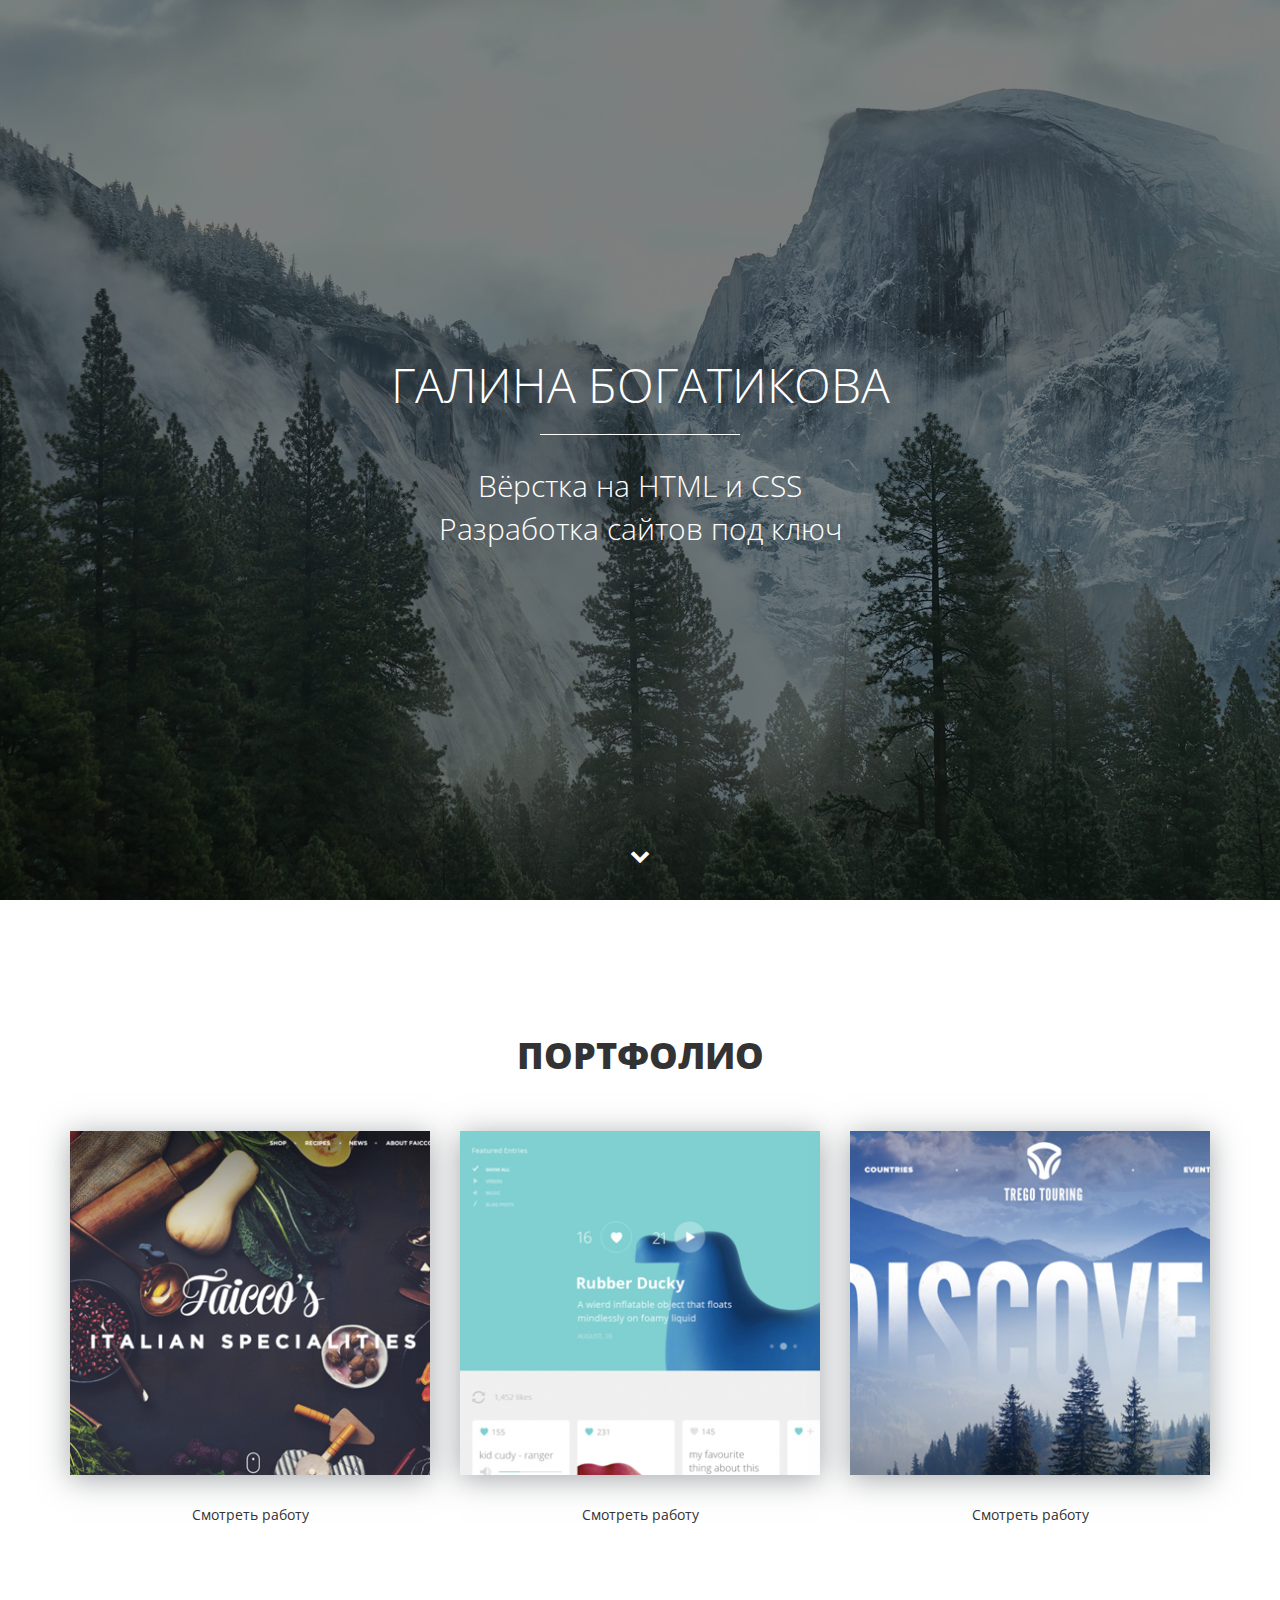
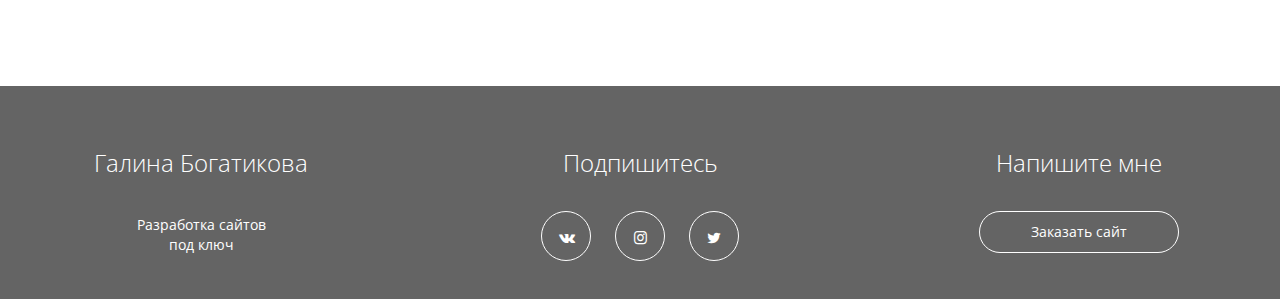
==== index.html @ 3c194975 "Загрузила файлы и папки" ====
<!DOCTYPE html>
<html lang="ru">
  <head>
    <meta charset="utf-8">
    <meta http-equiv="X-UA-Compatible" content="IE=edge">
    <meta name="viewport" content="width=device-width, initial-scale=1">
    <meta property="og:url" content="">
    <meta property="og:type" content="website">
    <meta property="og:title" content="Галина Богатикова - верстка сайтов на HTML и CSS">
    <meta property="og:image" content="">
    <meta property="og:description" content="Закажите разработку сайта без посредников от 5 990 рублей">
    <meta property="og:site_name" content="Портфолио верстальщика">
    <meta property="article:author" content="Галина Богатикова">
    <title>Галина Богатикова — Портфолио</title>
    <link href="https://fonts.googleapis.com/css?family=Open+Sans:400,700&amp;subset=cyrillic" rel="stylesheet">
    <link rel="stylesheet" href="css/fontello.css">
    <link rel="stylesheet" href="css/fontello-embedded.css">
    <link href="css/bootstrap.min.css" rel="stylesheet">
    <link href="css/style.css" rel="stylesheet">
    <link rel="shortcut icon" type="image/x-icon" href="favicon.ico">
    <!--[if lt IE 9]>
      <script src="https://oss.maxcdn.com/html5shiv/3.7.3/html5shiv.min.js"></script>
      <script src="https://oss.maxcdn.com/respond/1.4.2/respond.min.js"></script>
    <![endif]-->
  </head>
  <body>
    <div class="main">
    <div class="main-overlay"></div>
      <div class="wrapper">
        <div class="main-header">
          <h1>Галина Богатикова</h1>
          <div class="main-line"></div>
          <p>Вёрстка на HTML и CSS <br>Разработка сайтов под ключ</p>
        </div>
      </div>
      <div>
        <a class="main-down" href="#"><i class="icon-down"></i></a>
      </div>
    </div>
    <div class="portfolio">
      <div class="container">
        <h2 class="section-header">Портфолио</h2>
        <div class="row">
          <div class="col-md-4">
            <div class="portfolio-block">
            <img src="img/portfolio/1.jpg" alt="Работа №1">
            <a data-toggle="modal" data-work='work-1' href="#work">Смотреть работу</a>
            </div>
          </div>
          <div class="col-md-4">
            <div class="portfolio-block">
            <img src="img/portfolio/2.jpg" alt="Работа №2">
            <a data-toggle="modal" data-work='work-2' href="#work">Смотреть работу</a>
            </div>
          </div>
          <div class="col-md-4">
            <div class="portfolio-block">
            <img src="img/portfolio/3.jpg" alt="Работа №3">
            <a data-toggle="modal" data-work='work-3' href="#work">Смотреть работу</a>
            </div>
          </div>
        </div>
      </div>
    </div>

    <div class="footer">
      <div class="container">
        <div class="row">
        <div class="col-md-3">
          <strong>Галина Богатикова</strong>
          <p>Разработка сайтов <br/>под ключ</p>
        </div>
        <div class="col-md-6">
          <strong>Подпишитесь</strong>
          <div class="social-links">
            <a href="#"><i class="icon-vk"></i></a>
            <a href="#"><i class="icon-instagram"></i></a>
            <a href="#"><i class="icon-twitter"></i></a>
          </div>
        </div>
        <div class="col-md-3">
        <strong>Напишите мне</strong>
        <a href="https://vk.com/write33829079" class="offer-btn">Заказать сайт</a>
        </div>
      </div>
      </div>
    </div>

    <!-- Всплывающие окна -->
<div class="modal fade" id="work" role="dialog">
  <div class="modal-dialog" role="document">
    <div class="modal-content">
      <div class="modal-header">
        <button type="button" class="close" data-dismiss="modal" aria-label="Close"><span aria-hidden="true">&times;</span></button>
        <h4 class="modal-title">Описание проекта</h4>
      </div>
      <div class="modal-body">
        
      </div>
    </div>
  </div>
</div>
    <!-- jQuery (necessary for Bootstrap's JavaScript plugins) -->
    <script src="https://ajax.googleapis.com/ajax/libs/jquery/1.12.4/jquery.min.js"></script>
    <script src="js/bootstrap.min.js"></script>
    <script>
      $(function () {
        var link = $('a[data-toggle="modal"]');
        link.on('click', function(event) {
          var work = $(this).attr('data-work');
          var modal = $('.modal');
          modal.find('.modal-body').load(work+'.html');
        })
      })
    </script>
  </body>
</html>
---- css/fontello.css ----
@font-face {
  font-family: 'fontello';
  src: url('../font/fontello.eot?67279869');
  src: url('../font/fontello.eot?67279869#iefix') format('embedded-opentype'),
       url('../font/fontello.woff2?67279869') format('woff2'),
       url('../font/fontello.woff?67279869') format('woff'),
       url('../font/fontello.ttf?67279869') format('truetype'),
       url('../font/fontello.svg?67279869#fontello') format('svg');
  font-weight: normal;
  font-style: normal;
}
/* Chrome hack: SVG is rendered more smooth in Windozze. 100% magic, uncomment if you need it. */
/* Note, that will break hinting! In other OS-es font will be not as sharp as it could be */
/*
@media screen and (-webkit-min-device-pixel-ratio:0) {
  @font-face {
    font-family: 'fontello';
    src: url('../font/fontello.svg?67279869#fontello') format('svg');
  }
}
*/
 
 [class^="icon-"]:before, [class*=" icon-"]:before {
  font-family: "fontello";
  font-style: normal;
  font-weight: normal;
  speak: none;
 
  display: inline-block;
  text-decoration: inherit;
  width: 1em;
  margin-right: .2em;
  text-align: center;
  /* opacity: .8; */
 
  /* For safety - reset parent styles, that can break glyph codes*/
  font-variant: normal;
  text-transform: none;
 
  /* fix buttons height, for twitter bootstrap */
  line-height: 1em;
 
  /* Animation center compensation - margins should be symmetric */
  /* remove if not needed */
  margin-left: .2em;
 
  /* you can be more comfortable with increased icons size */
  /* font-size: 120%; */
 
  /* Font smoothing. That was taken from TWBS */
  -webkit-font-smoothing: antialiased;
  -moz-osx-font-smoothing: grayscale;
 
  /* Uncomment for 3D effect */
  /* text-shadow: 1px 1px 1px rgba(127, 127, 127, 0.3); */
}
 
.icon-down:before { content: '\e800'; } /* '' */
.icon-twitter:before { content: '\f099'; } /* '' */
.icon-instagram:before { content: '\f16d'; } /* '' */
.icon-vk:before { content: '\f189'; } /* '' */
---- css/fontello-embedded.css ----
@font-face {
  font-family: 'fontello';
  src: url('../font/fontello.eot?44847526');
  src: url('../font/fontello.eot?44847526#iefix') format('embedded-opentype'),
       url('../font/fontello.svg?44847526#fontello') format('svg');
  font-weight: normal;
  font-style: normal;
}
@font-face {
  font-family: 'fontello';
  src: url('[data-uri]') format('woff'),
       url('[data-uri]') format('truetype');
}
/* Chrome hack: SVG is rendered more smooth in Windozze. 100% magic, uncomment if you need it. */
/* Note, that will break hinting! In other OS-es font will be not as sharp as it could be */
/*
@media screen and (-webkit-min-device-pixel-ratio:0) {
  @font-face {
    font-family: 'fontello';
    src: url('../font/fontello.svg?44847526#fontello') format('svg');
  }
}
*/
 
 [class^="icon-"]:before, [class*=" icon-"]:before {
  font-family: "fontello";
  font-style: normal;
  font-weight: normal;
  speak: none;
 
  display: inline-block;
  text-decoration: inherit;
  width: 1em;
  margin-right: .2em;
  text-align: center;
  /* opacity: .8; */
 
  /* For safety - reset parent styles, that can break glyph codes*/
  font-variant: normal;
  text-transform: none;
     
  /* fix buttons height, for twitter bootstrap */
  line-height: 1em;
 
  /* Animation center compensation - margins should be symmetric */
  /* remove if not needed */
  margin-left: .2em;
 
  /* you can be more comfortable with increased icons size */
  /* font-size: 120%; */
 
  /* Uncomment for 3D effect */
  /* text-shadow: 1px 1px 1px rgba(127, 127, 127, 0.3); */
}
.icon-down:before { content: '\e800'; } /* '' */
.icon-twitter:before { content: '\f099'; } /* '' */
.icon-instagram:before { content: '\f16d'; } /* '' */
.icon-vk:before { content: '\f189'; } /* '' */
---- css/style.css ----
body {
	font-family: 'Open Sans', sans-serif;
}
html {
	font-size: 10px;
}
a:active, a:visited, a:focus {
	outline: none;
	text-decoration: none;
}
.wrapper {
	display: table-cell;
	vertical-align: middle;
}
.main	{
	position: relative;
	display: table;
	width: 100%;
	text-align: center;
	background-color: #000;
	color: #fff;
	height: 100vh;
	background: #000 url(../img/main-bg.jpg) center center no-repeat;
	}
.main-overlay {
	position: absolute;
	width: 100%;
	height: 100%;
	background-color: rgba(0,0,0,0.5);
	z-index: 1;
}
.main-header {
	position: relative;
	z-index: 2;
}
.main h1 {
	margin-bottom: 1.4rem;
	font-weight: 300;
	text-transform: uppercase;
	font-size: 4.8rem;
}
.main p {
	font-size: 3rem;
	font-weight: 300;
} 
.main-line {
	width: 200px;
	height: 1px;
	background-color: #fff;
	margin: 0 auto;
}
.main-down {
	position: absolute;
	bottom: 2rem;
	color: #fff;
	z-index: 4;
	display: inline-block;
	font-size: 2rem;
	width: 50px;
	height: 50px;
	border-radius: 50%;
	border: 1px solid transparent;
	line-height: 50px;
	left: 50%;
	margin-left: -25px;
	-webkit-transition: 0.2em;
	-o-transition: 0.2em;
	transition: 0.2s;
}
.main-down:hover {
	color: #fff;
	border-color: #fff;
}
/*Секция с портфолио*/
.portfolio {
	padding: 10rem 0px;
	text-align: center;
}
.section-header {
	text-transform: uppercase;
	font-weight: 800;
	font-size: 3.6rem;
	text-align: center;
	margin-bottom: 5rem;
}
.portfolio img {
	width: 100%;
	max-width: 360pX;
	box-shadow: 0px 4px 29px 0px rgba(87, 92, 97, 0.54);
}
.portfolio a {
	display: block;
	margin: 3rem auto 6rem;
	color: #333;
	width: 17rem;
	border-bottom: 1px solid transparent;
}
.portfolio a:hover {
	text-decoration: none;
	border-bottom: 1px dotted #333;
}
/*Секция подвал*/
.footer {
background-color: #646464;
color: #fff;
text-align: center;
padding: 3rem 0;
}
.footer strong {
	margin: 3rem 0 2rem;
	display: inline-block;
	font-weight: 300;
	font-size: 2.4rem;
}
.social-links {
	margin-top: 1rem;
}
.social-links a {
	width: 5rem;
	height: 5rem;
	line-height: 5rem;
	display: inline-block;
	color: #fff;
	border: solid 1px #fff;
	border-radius: 50%;
	margin-left: 1rem;
	margin-right: 1rem;
	font-size: 1.5rem;
}
.social-links a:hover {
	background-color: #fff;
	color: #646464;
	transition: 0.2s;
}
.offer-btn {
	display: block;
	width: 80%;
	max-width: 200px;
	margin: 1rem auto;
	border: 1px solid #fff;
	padding-top: 1rem;
	padding-bottom: 1rem;
	color: #fff;
	border-radius: 100px;
	transition: 0.2s;
}
.offer-btn:hover {
	background-color: #fff;
	color: #646464;
	text-decoration: none;
}
.modal img {
	width: 100%;
}
.modal-title {
	font-weight: 800;
	font-size: 2rem;
}
.close {
	background-color: transparent;
	border: none;
	font-size: 2.5rem;
	position: absolute;
	right: 2rem;
	top: 1rem;
}
.modal-btn {
	display: inline-block;
	border: 1px solid #333;
	padding: 10px 20px;
	color: #333;
	border-radius: 5px;
}
.modal-btn:hover {
	background-color: #333;
	color: #fff;
	text-decoration: none;
}
@media (min-width: 0px) and (max-width: 767px) {
	html {
		font-size: 7px;
	}
}
@media (min-width: 768px) and (max-width: 991px) {
	.footer strong {
	margin: 3rem 0 2rem;
	display: inline-block;
	}
}
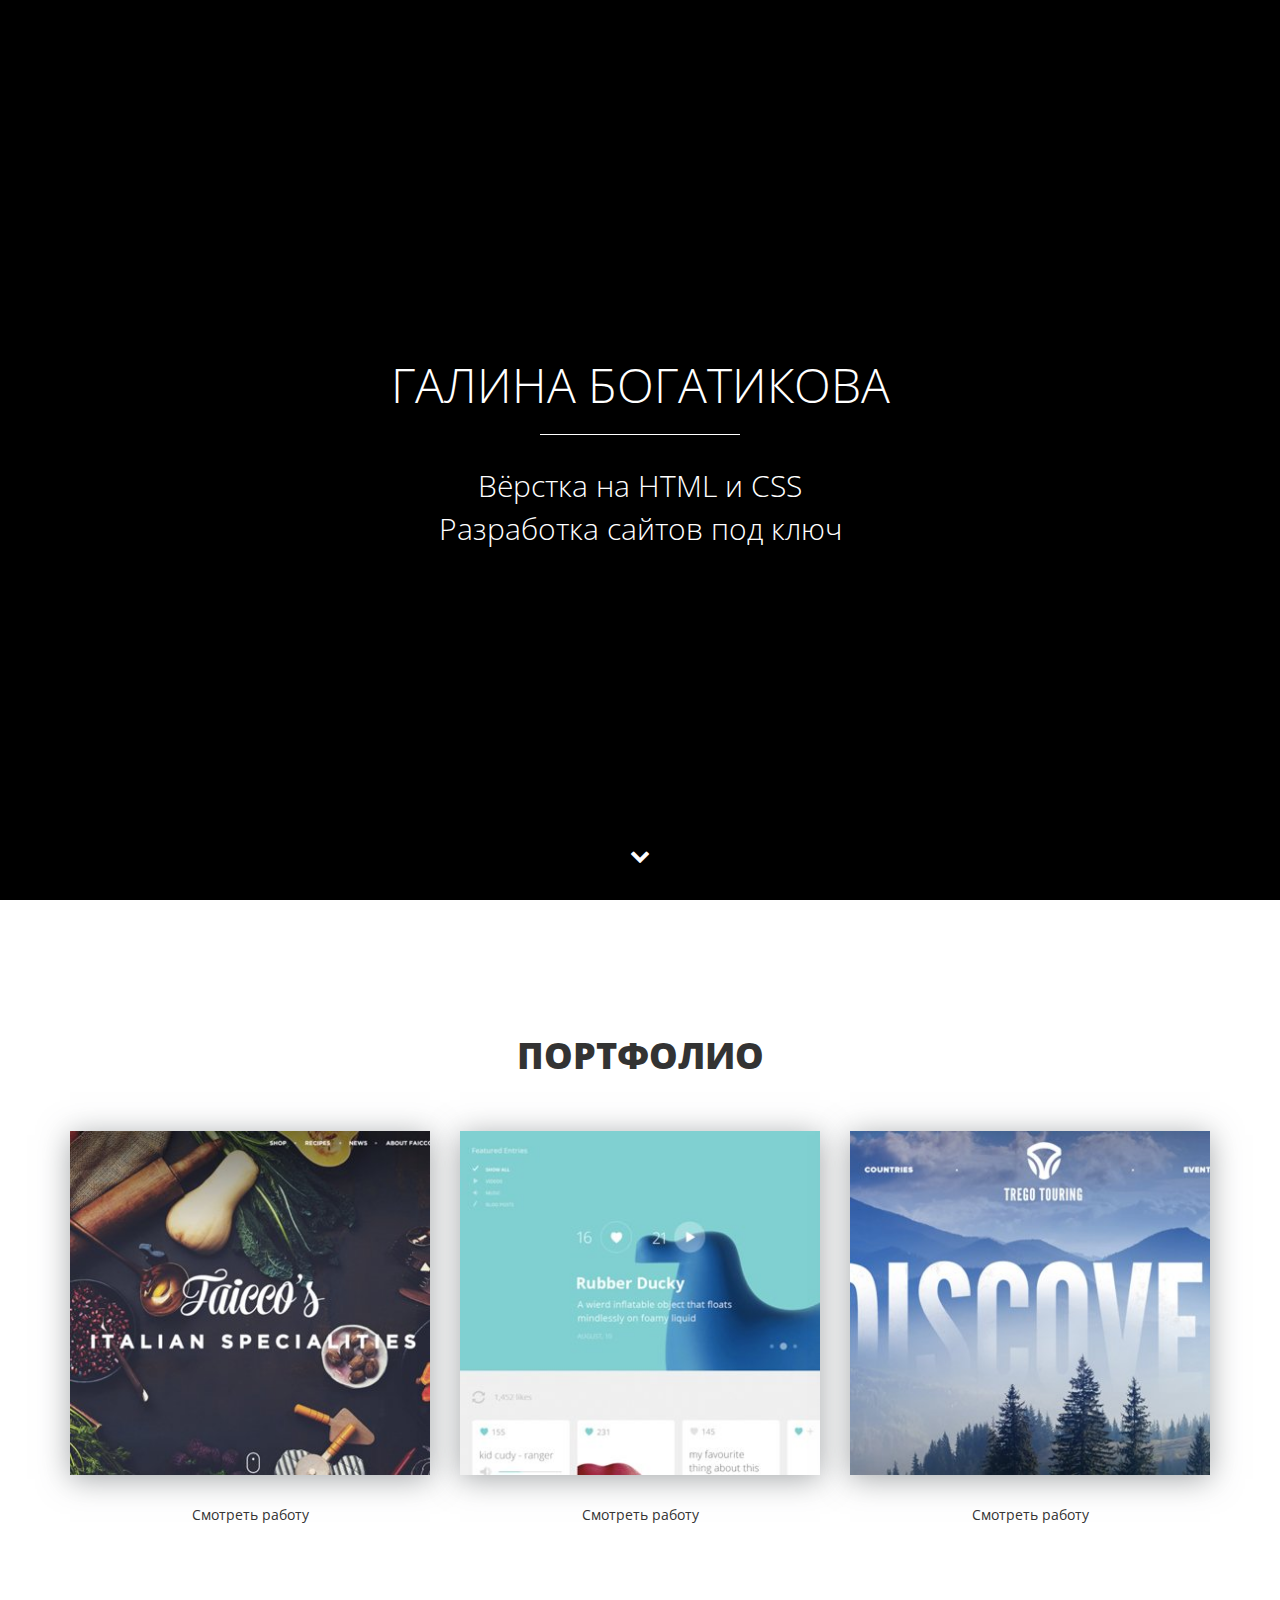
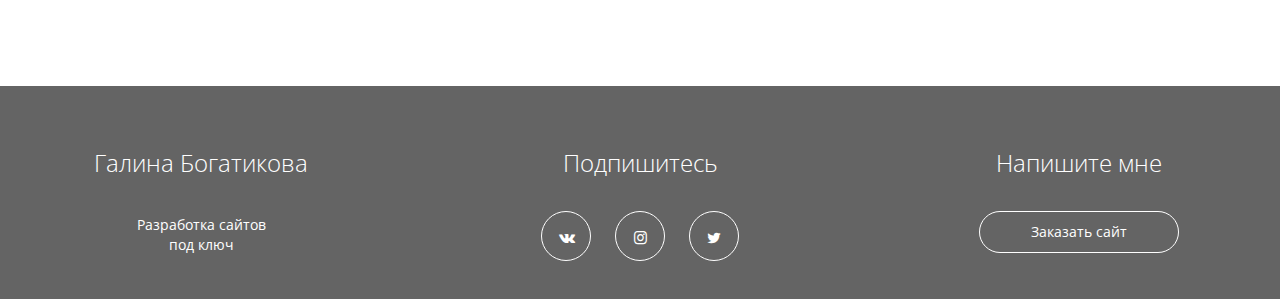
==== commit 3aaf7842: "Загрузила изменённый index.html" ====
--- a/index.html
+++ b/index.html
@@ -24,7 +24,7 @@
     <![endif]-->
   </head>
   <body>
-    <div class="main">
+    <div class="main parallax-window data-parallax="scroll" data-image-src="img/main-bg.jpg"">
     <div class="main-overlay"></div>
       <div class="wrapper">
         <div class="main-header">
@@ -34,10 +34,10 @@
         </div>
       </div>
       <div>
-        <a class="main-down" href="#"><i class="icon-down"></i></a>
+        <a class="main-down" href="#portfolio"><i class="icon-down"></i></a>
       </div>
     </div>
-    <div class="portfolio">
+    <div class="portfolio" id="portfolio">
       <div class="container">
         <h2 class="section-header">Портфолио</h2>
         <div class="row">
@@ -103,6 +103,7 @@
     <!-- jQuery (necessary for Bootstrap's JavaScript plugins) -->
     <script src="https://ajax.googleapis.com/ajax/libs/jquery/1.12.4/jquery.min.js"></script>
     <script src="js/bootstrap.min.js"></script>
+    <script src="js/parallax.min.js"></script>
     <script>
       $(function () {
         var link = $('a[data-toggle="modal"]');
@@ -113,5 +114,21 @@
         })
       })
     </script>
+    <script>
+      $(document).ready(function() {
+        //Навигация — плавный скроллинг к якорю
+        $(".main-down").on("click", function (event) {
+          //Отменяем стандартную обработку нажатия по ссылке
+          event.preventDefault();
+          //Забираем идетификатор блока с атрибута href
+          var id = $(this).attr('href'),
+          //Узнаём высоту от начала страницы до блока, на который ссылается якорь
+          top = $(id).offset().top;
+          //Анимируем переход на расстояние — top за 1500 мс
+          $('body,html').animate({scrollTop: top}, 800);
+        });
+
+      });
+    </script>
   </body>
 </html>--- a/css/style.css
+++ b/css/style.css
@@ -20,7 +20,7 @@
 	background-color: #000;
 	color: #fff;
 	height: 100vh;
-	background: #000 url(../img/main-bg.jpg) center center no-repeat;
+	/*background: #000 url(../img/main-bg.jpg) center center no-repeat;*/
 	}
 .main-overlay {
 	position: absolute;
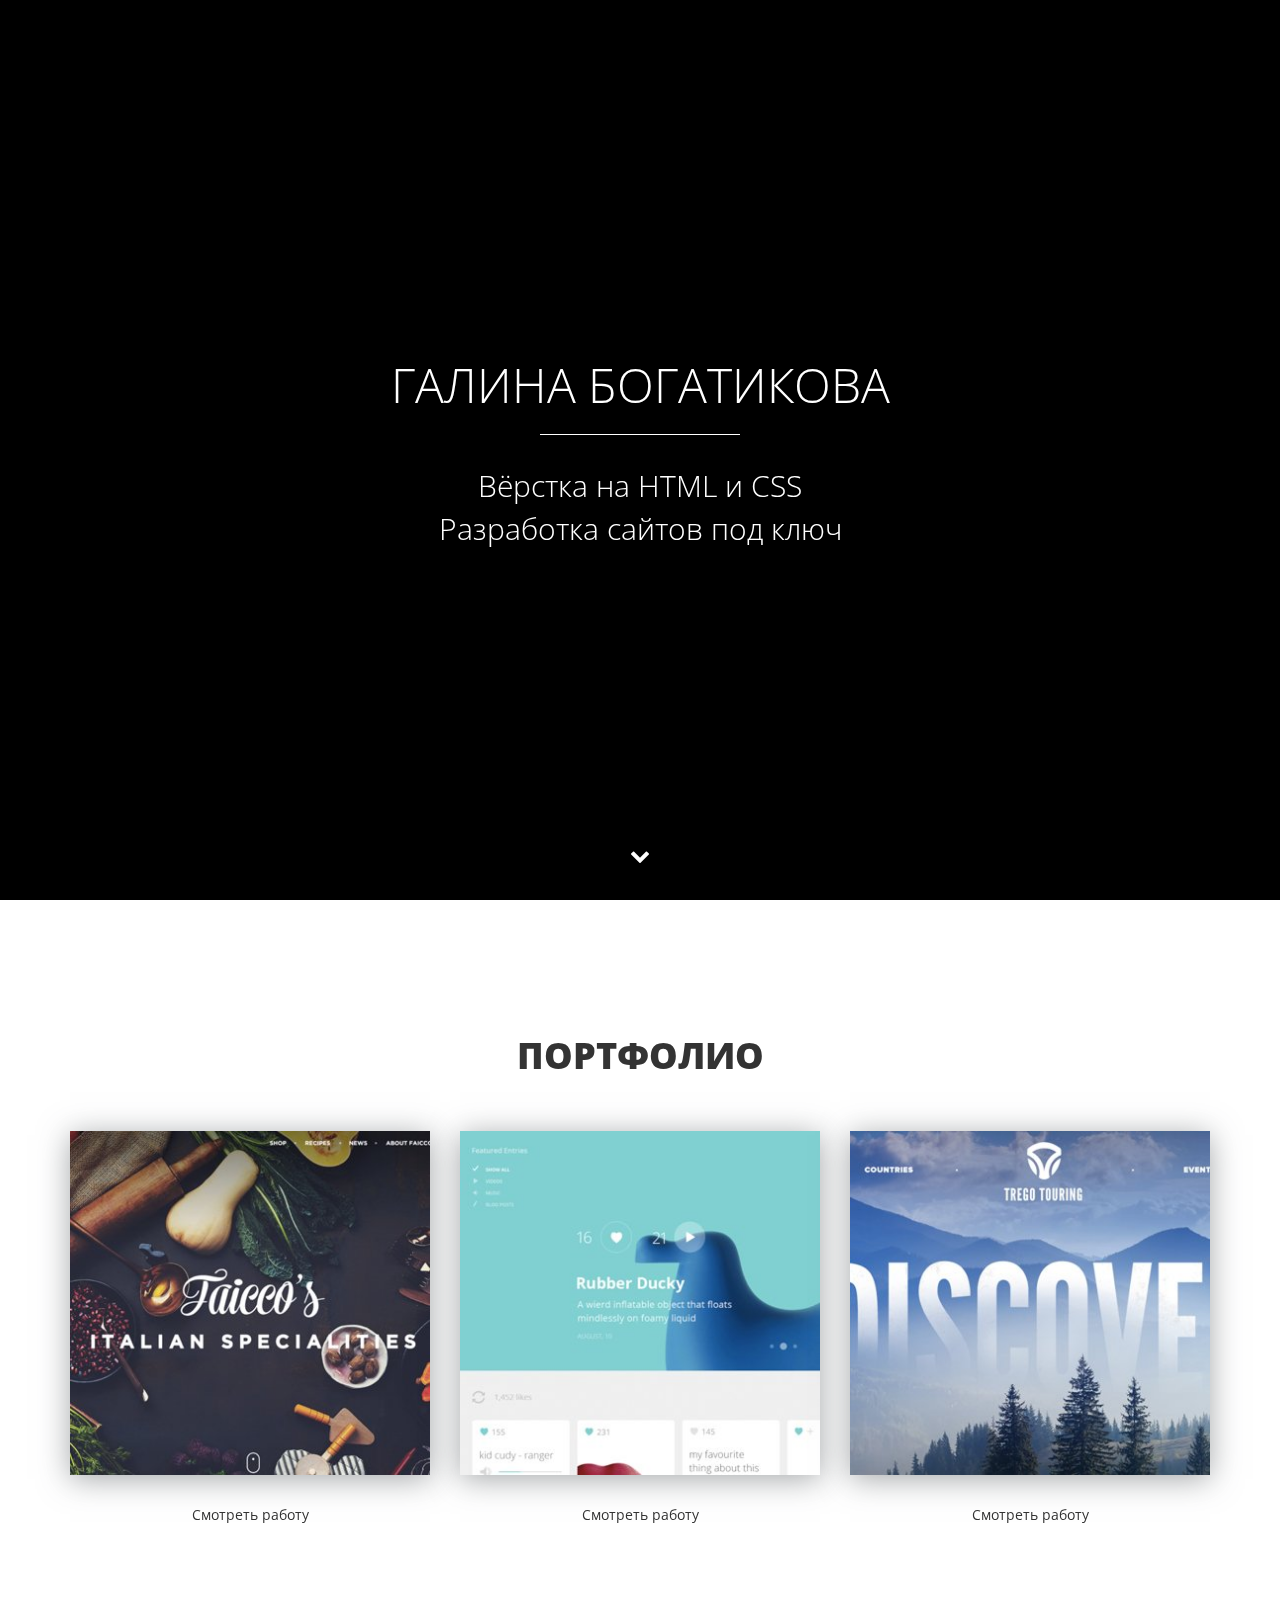
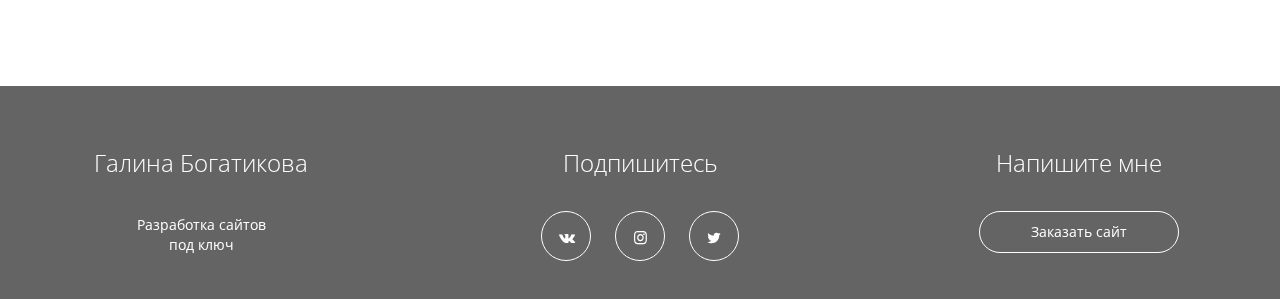
==== commit 42551410: "Исправила кавычки" ====
--- a/index.html
+++ b/index.html
@@ -24,7 +24,7 @@
     <![endif]-->
   </head>
   <body>
-    <div class="main parallax-window data-parallax="scroll" data-image-src="img/main-bg.jpg"">
+    <div class="main parallax-window" data-parallax="scroll" data-image-src="img/main-bg.jpg">
     <div class="main-overlay"></div>
       <div class="wrapper">
         <div class="main-header">
@@ -131,4 +131,4 @@
       });
     </script>
   </body>
-</html>+</html>
